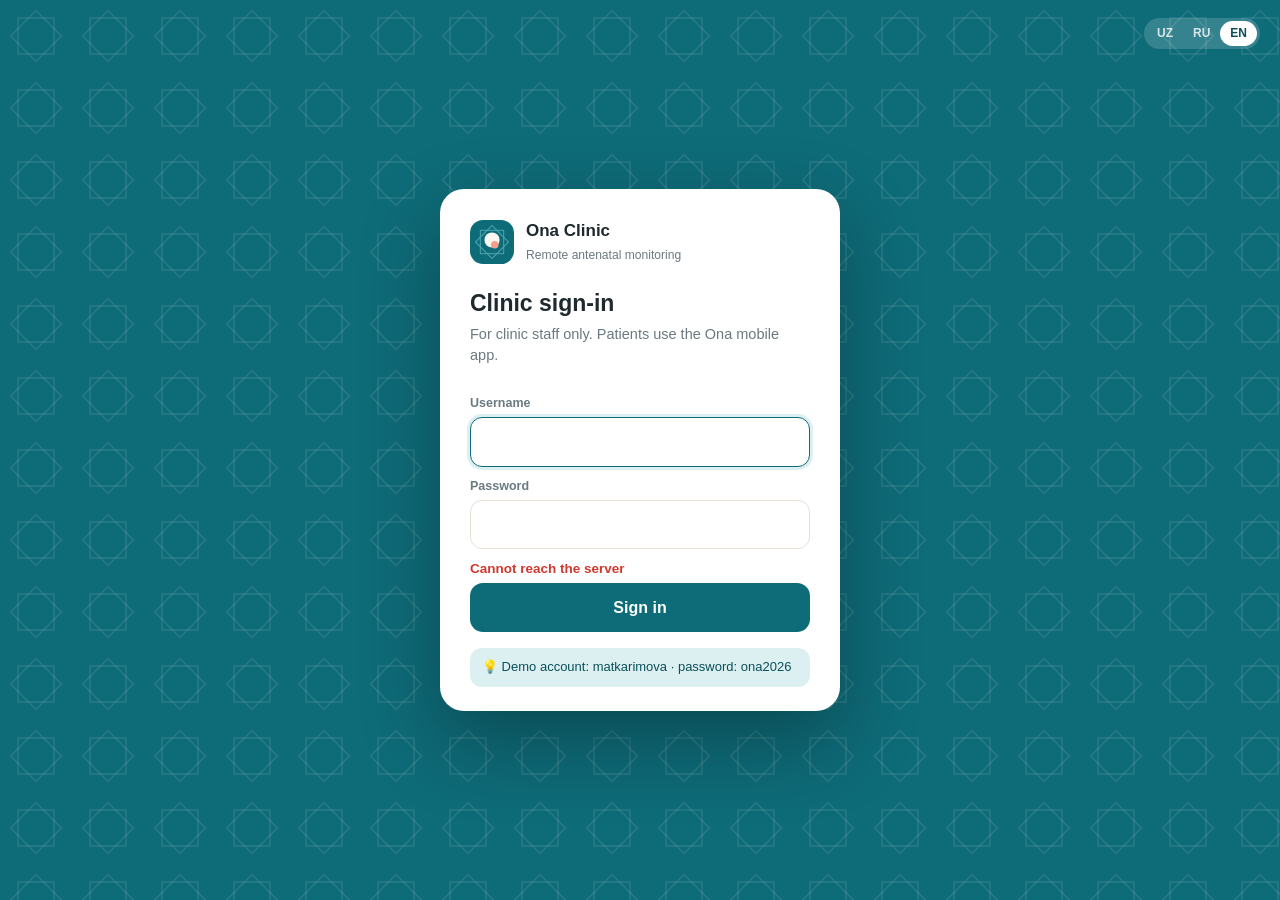
==== static/clinic/index.html @ 145e0843 "Ona: AI pregnancy companion and clinic monitor (hackathon demo) Mother mobile web app with a daily c" ====
<!doctype html>
<html lang="en">
<head>
  <meta charset="utf-8">
  <meta name="viewport" content="width=device-width, initial-scale=1">
  <link rel="icon" href="/static/icon.svg" type="image/svg+xml">
  <link rel="stylesheet" href="/static/clinic/clinic.css">
  <title>Ona Clinic</title>
</head>
<body>
  <div id="login"></div>
  <header id="top"></header>
  <div id="layout">
    <aside id="list"></aside>
    <main id="detail"></main>
  </div>
  <script src="/static/clinic/clinic.js"></script>
</body>
</html>
---- static/clinic/clinic.css ----
:root {
  color-scheme: light;
  --bg: #F4F1EB; --card: #FFFFFF; --ink: #1E2A2E; --muted: #6B7A80; --line: #E6E0D5;
  --brand: #0E6B78; --brand-ink: #0A4F59; --brand-soft: #DCF0F1; --accent: #E8846B;
  --green: #2B9A66; --green-soft: #E2F4EA; --yellow: #E9B021; --yellow-ink: #8A5F00; --yellow-soft: #FFF3D1; --red: #CF3A30; --red-soft: #FDE5E2;
}
* { box-sizing: border-box; }
html, body { height: 100%; margin: 0; }
body { font: 14.5px/1.45 -apple-system, BlinkMacSystemFont, "Segoe UI", Roboto, Arial, sans-serif; color: var(--ink); background: var(--bg); display: flex; flex-direction: column; }
button, input, textarea { font: inherit; color: inherit; }
button { cursor: pointer; border: 0; background: none; }
h1, h2, h3, p { margin: 0; }

#top { display: flex; align-items: center; gap: 18px; padding: 12px 22px; background: var(--brand); color: #fff; flex-wrap: wrap; }
.logo { display: flex; align-items: center; gap: 10px; font-weight: 700; font-size: 17px; }
.logo img { width: 30px; height: 30px; border-radius: 9px; }
.logo small { display: block; font-weight: 400; opacity: .8; font-size: 12px; }
.stats { display: flex; gap: 8px; margin-left: auto; flex-wrap: wrap; }
.stat { background: rgba(255, 255, 255, .13); border-radius: 12px; padding: 6px 14px; text-align: center; min-width: 74px; }
.stat b { display: block; font-size: 19px; line-height: 1.1; font-variant-numeric: tabular-nums; }
.stat span { font-size: 11px; opacity: .85; }
.stat.red b { color: #FFB4AD; } .stat.yellow b { color: #FFE08A; }
.chip { font-size: 12px; font-weight: 600; padding: 5px 11px; border-radius: 999px; background: rgba(255, 255, 255, .15); }
.chip.live { background: #D5F5E3; color: #17603D; }
.langs { display: flex; background: rgba(255, 255, 255, .16); border-radius: 999px; padding: 3px; }
.langs button { color: #fff; font-size: 12px; font-weight: 600; padding: 4px 10px; border-radius: 999px; opacity: .8; }
.langs button.on { background: #fff; color: var(--brand-ink); opacity: 1; }

.user { display: flex; align-items: center; gap: 8px; font-size: 13px; font-weight: 600; white-space: nowrap; }
.user .mini { background: rgba(255, 255, 255, .16); color: #fff; }

/* sign-in */
#login { display: none; }
body.signed-out { background: var(--brand) url("data:image/svg+xml,%3Csvg xmlns='http://www.w3.org/2000/svg' width='72' height='72' viewBox='0 0 72 72'%3E%3Cg fill='none' stroke='%23ffffff' stroke-opacity='.1' stroke-width='1.5'%3E%3Crect x='18' y='18' width='36' height='36'/%3E%3Crect x='18' y='18' width='36' height='36' transform='rotate(45 36 36)'/%3E%3C/g%3E%3C/svg%3E"); }
body.signed-out #top, body.signed-out #layout { display: none; }
body.signed-out #login { flex: 1; display: grid; place-items: center; padding: 24px 16px; position: relative; overflow-y: auto; }
.login-langs { position: absolute; top: 18px; right: 20px; }
.login-card { width: 100%; max-width: 400px; background: var(--card); border-radius: 24px; padding: 30px 30px 24px; box-shadow: 0 30px 80px rgba(0, 0, 0, .3); display: grid; }
.login-brand { display: flex; align-items: center; gap: 12px; margin-bottom: 22px; }
.login-brand img { width: 44px; height: 44px; border-radius: 13px; }
.login-brand b { display: block; font-size: 17px; } .login-brand small { color: var(--muted); }
.login-card h1 { font-size: 23px; }
.login-sub { color: var(--muted); margin: 4px 0 18px; }
.login-card label { font-size: 12.5px; font-weight: 600; color: var(--muted); margin: 10px 0 5px; }
.login-card input { border: 1.5px solid var(--line); border-radius: 12px; padding: 12px 14px; font-size: 16px; outline: none; }
.login-card input:focus { border-color: var(--brand); box-shadow: 0 0 0 3px var(--brand-soft); }
.login-error { color: var(--red); font-size: 13.5px; font-weight: 600; min-height: 20px; margin: 10px 0 4px; }
.login-card .btn { padding: 13px; font-size: 16px; border-radius: 13px; }
.login-hint { margin-top: 16px; padding: 10px 12px; border-radius: 12px; background: var(--brand-soft); color: var(--brand-ink); font-size: 13px; text-align: left; }

#layout { flex: 1; display: grid; grid-template-columns: minmax(330px, 400px) 1fr; min-height: 0; }
#list { overflow-y: auto; border-right: 1px solid var(--line); background: #FBF9F5; padding: 14px; }
#detail { overflow-y: auto; padding: 22px 26px 40px; }
.section-title { font-size: 11.5px; font-weight: 700; letter-spacing: .8px; text-transform: uppercase; color: var(--muted); margin: 6px 4px 8px; display: flex; justify-content: space-between; }

.alert { background: var(--card); border-radius: 14px; padding: 11px 12px; margin-bottom: 8px; border-left: 5px solid var(--yellow); box-shadow: 0 1px 4px rgba(0, 0, 0, .05); cursor: pointer; animation: drop .35s ease; }
.alert.red { border-left-color: var(--red); background: #FFF7F6; }
@keyframes drop { from { opacity: 0; transform: translateY(-8px); } }
.alert .who { display: flex; justify-content: space-between; gap: 8px; font-weight: 650; }
.alert .who time { font-weight: 400; color: var(--muted); font-size: 12px; white-space: nowrap; }
.alert .why { color: var(--muted); font-size: 13px; margin-top: 2px; }
.alert .acts { display: flex; gap: 6px; margin-top: 8px; }
.mini { font-size: 12.5px; font-weight: 600; padding: 5px 11px; border-radius: 9px; background: var(--brand-soft); color: var(--brand-ink); }
.mini.ok { background: #EEE9DF; color: var(--ink); }

.patient { display: grid; grid-template-columns: 10px 1fr auto; gap: 10px; align-items: center; width: 100%; text-align: left; padding: 10px 12px; border-radius: 14px; margin-bottom: 4px; }
.patient:hover { background: #F1EDE5; }
.patient.on { background: var(--card); box-shadow: 0 1px 6px rgba(0, 0, 0, .08); }
.lv { width: 10px; height: 10px; border-radius: 50%; background: #CFC8BB; display: inline-block; flex: none; }
.lv.green { background: var(--green); } .lv.yellow { background: var(--yellow); } .lv.red { background: var(--red); box-shadow: 0 0 0 4px rgba(207, 58, 48, .18); }
.patient .name { font-weight: 600; }
.patient .sub { font-size: 12.5px; color: var(--muted); white-space: nowrap; overflow: hidden; text-overflow: ellipsis; }
.spark { display: flex; gap: 2px; }
.spark i { width: 5px; height: 16px; border-radius: 2px; background: #E6E0D5; }
.spark i.green { background: #9AD3B5; } .spark i.yellow { background: var(--yellow); } .spark i.red { background: var(--red); }
.badge { font-size: 11px; font-weight: 700; padding: 2px 7px; border-radius: 999px; background: #EEE9DF; color: var(--muted); margin-left: 6px; }
.badge.red { background: var(--red-soft); color: var(--red); }

.head { display: flex; align-items: flex-start; gap: 16px; flex-wrap: wrap; margin-bottom: 18px; }
.avatar { width: 56px; height: 56px; border-radius: 18px; background: var(--brand-soft); color: var(--brand-ink); display: grid; place-items: center; font-weight: 700; font-size: 19px; flex: none; }
.head h1 { font-size: 23px; }
.head .meta { color: var(--muted); margin-top: 2px; }
.tags { display: flex; gap: 6px; flex-wrap: wrap; margin-top: 8px; }
.tag { font-size: 12px; font-weight: 600; padding: 3px 10px; border-radius: 999px; background: #EEE9DF; }
.tag.risk { background: #FBE7DF; color: #9A3D22; }
.tag.green { background: var(--green-soft); color: var(--green); } .tag.yellow { background: var(--yellow-soft); color: var(--yellow-ink); } .tag.red { background: var(--red-soft); color: var(--red); }
.head .btn { margin-left: auto; }
.btn { padding: 9px 16px; border-radius: 11px; background: var(--brand); color: #fff; font-weight: 600; text-decoration: none; display: inline-block; }
.btn.soft { background: var(--brand-soft); color: var(--brand-ink); }
.btn:disabled { opacity: .5; cursor: default; }

.grid { display: grid; grid-template-columns: repeat(12, 1fr); gap: 16px; }
.card { background: var(--card); border-radius: 18px; padding: 18px; box-shadow: 0 1px 6px rgba(30, 42, 46, .05); grid-column: span 6; min-width: 0; }
.card.wide { grid-column: span 12; } .card.third { grid-column: span 4; }
.card h3 { font-size: 13px; letter-spacing: .4px; text-transform: uppercase; color: var(--muted); margin-bottom: 10px; display: flex; justify-content: space-between; align-items: center; gap: 8px; }
@media (max-width: 1100px) { .card, .card.third { grid-column: span 12; } }
@media (max-width: 760px) { #layout { grid-template-columns: 1fr; } #list { max-height: 45vh; border-right: 0; border-bottom: 1px solid var(--line); } #detail { padding: 16px; } }

.ai { background: linear-gradient(180deg, #F0F9FA, #fff 70%); border: 1px solid #CFE8EA; }
.ai .headline { font-size: 18px; font-weight: 650; line-height: 1.3; margin-bottom: 8px; }
.ai .cols { display: grid; grid-template-columns: 1fr 1fr; gap: 18px; margin-top: 14px; }
@media (max-width: 760px) { .ai .cols { grid-template-columns: 1fr; } }
.ai h4 { margin: 0 0 6px; font-size: 12px; text-transform: uppercase; letter-spacing: .5px; color: var(--muted); }
.ai ul { margin: 0; padding-left: 18px; display: grid; gap: 5px; }
.ai .src { font-size: 11.5px; color: var(--muted); margin-top: 14px; }
.skeleton { height: 14px; border-radius: 7px; margin: 9px 0; background: linear-gradient(90deg, #E3EFF0 25%, #F3F9FA 50%, #E3EFF0 75%); background-size: 200% 100%; animation: shimmer 1.2s infinite; }
@keyframes shimmer { to { background-position: -200% 0; } }

.chart svg { width: 100%; height: auto; display: block; overflow: visible; }
.chart .legend { display: flex; gap: 14px; font-size: 12px; color: var(--muted); margin-top: 6px; flex-wrap: wrap; }
.chart .legend i { display: inline-block; width: 10px; height: 3px; border-radius: 2px; vertical-align: middle; margin-right: 5px; }
.empty { color: var(--muted); padding: 18px 0; text-align: center; }

table { width: 100%; border-collapse: collapse; font-size: 13.5px; }
th { text-align: left; font-size: 11.5px; text-transform: uppercase; letter-spacing: .4px; color: var(--muted); font-weight: 600; padding: 6px 8px; border-bottom: 1px solid var(--line); }
td { padding: 8px; border-bottom: 1px solid #F1ECE3; vertical-align: top; }
td.num { font-variant-numeric: tabular-nums; white-space: nowrap; }
td .note { color: var(--brand-ink); font-style: italic; }
.scroll-x { overflow-x: auto; }

.msgs { display: flex; flex-direction: column; gap: 6px; max-height: 260px; overflow-y: auto; padding: 2px; }
.msg { max-width: 85%; padding: 8px 12px; border-radius: 14px; font-size: 14px; white-space: pre-wrap; overflow-wrap: anywhere; }
.msg.me { align-self: flex-end; background: var(--brand); color: #fff; } .msg.them { align-self: flex-start; background: #F1EDE5; }
.msg.bot { align-self: flex-start; background: #EEF7F8; border: 1px dashed #BFE0E3; }
.msg small { display: block; opacity: .65; font-size: 11px; margin-top: 2px; }
.composer { display: flex; gap: 8px; margin-top: 10px; }
.composer input { flex: 1; min-width: 0; border: 1.5px solid var(--line); border-radius: 11px; padding: 9px 12px; outline: none; }
.composer input:focus { border-color: var(--brand); }
.welcome { display: grid; place-content: center; height: 100%; text-align: center; color: var(--muted); gap: 6px; }
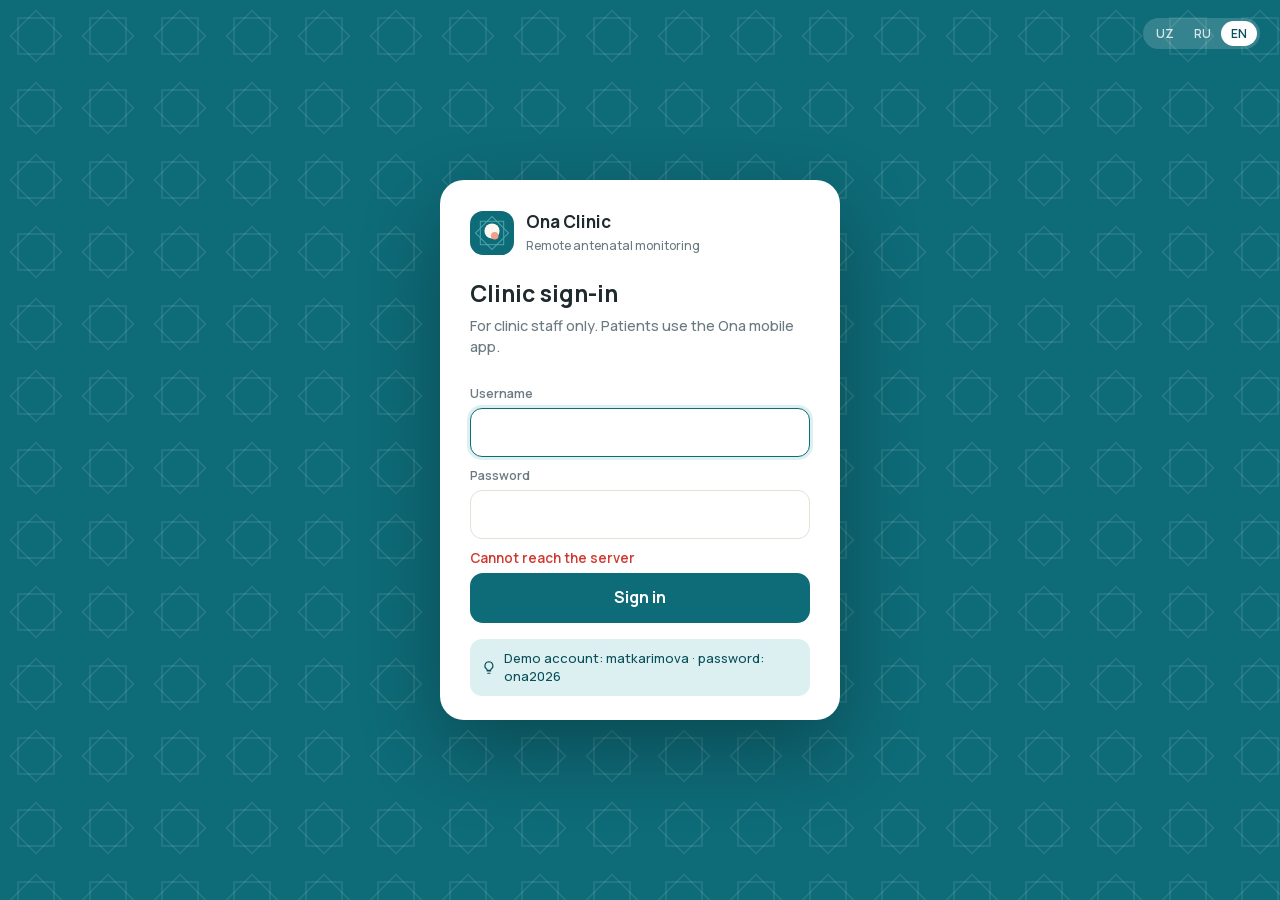
==== commit a7626c7c: "Design pass: Manrope font, SVG icon set, new home screen, dashboard KPI strip Co-Authored-By: Claude" ====
--- a/static/clinic/index.html
+++ b/static/clinic/index.html
@@ -4,16 +4,19 @@
   <meta charset="utf-8">
   <meta name="viewport" content="width=device-width, initial-scale=1">
   <link rel="icon" href="/static/icon.svg" type="image/svg+xml">
+  <link rel="stylesheet" href="/static/fonts/manrope.css">
   <link rel="stylesheet" href="/static/clinic/clinic.css">
   <title>Ona Clinic</title>
 </head>
 <body>
   <div id="login"></div>
   <header id="top"></header>
+  <section id="kpis"></section>
   <div id="layout">
     <aside id="list"></aside>
     <main id="detail"></main>
   </div>
+  <script src="/static/icons.js"></script>
   <script src="/static/clinic/clinic.js"></script>
 </body>
 </html>
--- a/static/fonts/manrope.css
+++ b/static/fonts/manrope.css
@@ -0,0 +1,7 @@
+/* Manrope (SIL Open Font License), self-hosted so the app works without internet. */
+@font-face { font-family: "Manrope"; font-style: normal; font-weight: 400 800; font-display: swap;
+  src: url("/static/fonts/manrope-cyrillic.woff2") format("woff2"); unicode-range: U+0301, U+0400-045F, U+0490-0491, U+04B0-04B1, U+2116; }
+@font-face { font-family: "Manrope"; font-style: normal; font-weight: 400 800; font-display: swap;
+  src: url("/static/fonts/manrope-latin-ext.woff2") format("woff2"); unicode-range: U+0100-02BA, U+02BD-02C5, U+02C7-02CC, U+02CE-02D7, U+02DD-02FF, U+0304, U+0308, U+0329, U+1D00-1DBF, U+1E00-1E9F, U+1EF2-1EFF, U+2020, U+20A0-20AB, U+20AD-20C0, U+2113, U+2C60-2C7F, U+A720-A7FF; }
+@font-face { font-family: "Manrope"; font-style: normal; font-weight: 400 800; font-display: swap;
+  src: url("/static/fonts/manrope-latin.woff2") format("woff2"); unicode-range: U+0000-00FF, U+0131, U+0152-0153, U+02BB-02BC, U+02C6, U+02DA, U+02DC, U+0304, U+0308, U+0329, U+2000-206F, U+20AC, U+2122, U+2191, U+2193, U+2212, U+2215, U+FEFF, U+FFFD; }
--- a/static/clinic/clinic.css
+++ b/static/clinic/clinic.css
@@ -6,13 +6,25 @@
 }
 * { box-sizing: border-box; }
 html, body { height: 100%; margin: 0; }
-body { font: 14.5px/1.45 -apple-system, BlinkMacSystemFont, "Segoe UI", Roboto, Arial, sans-serif; color: var(--ink); background: var(--bg); display: flex; flex-direction: column; }
+body { font: 500 14.5px/1.45 "Manrope", -apple-system, BlinkMacSystemFont, "Segoe UI", Roboto, Arial, sans-serif; color: var(--ink); background: var(--bg); display: flex; flex-direction: column; }
 button, input, textarea { font: inherit; color: inherit; }
 button { cursor: pointer; border: 0; background: none; }
 h1, h2, h3, p { margin: 0; }
 
-#top { display: flex; align-items: center; gap: 18px; padding: 12px 22px; background: var(--brand); color: #fff; flex-wrap: wrap; }
-.logo { display: flex; align-items: center; gap: 10px; font-weight: 700; font-size: 17px; }
+#top { display: flex; align-items: center; gap: 14px; padding: 10px 22px; background: linear-gradient(100deg, #0B5B67, #11808A); color: #fff; flex-wrap: wrap; }
+.top-right { margin-left: auto; display: flex; align-items: center; gap: 12px; flex-wrap: wrap; }
+#kpis { display: grid; grid-template-columns: repeat(5, minmax(0, 1fr)); gap: 12px; padding: 14px 22px; background: #FBF9F5; border-bottom: 1px solid var(--line); }
+#kpis:empty { display: none; }
+.kpi { display: flex; align-items: center; gap: 12px; background: var(--card); border-radius: 16px; padding: 12px 14px; box-shadow: 0 1px 5px rgba(30, 42, 46, .06); min-width: 0; }
+.kpi-icon { width: 40px; height: 40px; border-radius: 12px; display: grid; place-items: center; flex: none; background: var(--brand-soft); color: var(--brand-ink); }
+.kpi b { display: block; font-size: 22px; font-weight: 800; line-height: 1.1; letter-spacing: -.5px; font-variant-numeric: tabular-nums; }
+.kpi span { font-size: 12px; color: var(--muted); font-weight: 600; white-space: nowrap; overflow: hidden; text-overflow: ellipsis; display: block; }
+.kpi.red .kpi-icon { background: var(--red-soft); color: var(--red); } .kpi.red b { color: var(--red); }
+.kpi.yellow .kpi-icon { background: var(--yellow-soft); color: var(--yellow-ink); }
+.kpi.green .kpi-icon { background: var(--green-soft); color: var(--green); }
+.kpi.grey .kpi-icon { background: #EEE9DF; color: var(--muted); }
+@media (max-width: 900px) { #kpis { grid-template-columns: repeat(5, minmax(120px, 1fr)); overflow-x: auto; padding: 10px 14px; } .user-name { display: none; } }
+.logo { display: flex; align-items: center; gap: 10px; font-weight: 800; font-size: 16.5px; letter-spacing: -.2px; line-height: 1.2; }
 .logo img { width: 30px; height: 30px; border-radius: 9px; }
 .logo small { display: block; font-weight: 400; opacity: .8; font-size: 12px; }
 .stats { display: flex; gap: 8px; margin-left: auto; flex-wrap: wrap; }
@@ -20,19 +32,24 @@
 .stat b { display: block; font-size: 19px; line-height: 1.1; font-variant-numeric: tabular-nums; }
 .stat span { font-size: 11px; opacity: .85; }
 .stat.red b { color: #FFB4AD; } .stat.yellow b { color: #FFE08A; }
-.chip { font-size: 12px; font-weight: 600; padding: 5px 11px; border-radius: 999px; background: rgba(255, 255, 255, .15); }
+.chip { font-size: 12px; font-weight: 700; padding: 5px 12px; border-radius: 999px; background: rgba(255, 255, 255, .15); display: inline-flex; align-items: center; gap: 7px; white-space: nowrap; }
 .chip.live { background: #D5F5E3; color: #17603D; }
+.pulse-dot { width: 8px; height: 8px; border-radius: 50%; background: currentColor; opacity: .6; }
+.chip.live .pulse-dot { background: #1E9E5C; opacity: 1; animation: live 1.6s ease-in-out infinite; }
+@keyframes live { 50% { box-shadow: 0 0 0 5px rgba(30, 158, 92, .22); } }
 .langs { display: flex; background: rgba(255, 255, 255, .16); border-radius: 999px; padding: 3px; }
 .langs button { color: #fff; font-size: 12px; font-weight: 600; padding: 4px 10px; border-radius: 999px; opacity: .8; }
 .langs button.on { background: #fff; color: var(--brand-ink); opacity: 1; }
 
-.user { display: flex; align-items: center; gap: 8px; font-size: 13px; font-weight: 600; white-space: nowrap; }
-.user .mini { background: rgba(255, 255, 255, .16); color: #fff; }
+.user { display: flex; align-items: center; gap: 8px; font-size: 13px; font-weight: 700; white-space: nowrap; }
+.user-avatar { width: 30px; height: 30px; border-radius: 50%; background: rgba(255, 255, 255, .18); display: grid; place-items: center; }
+.icon-btn { width: 32px; height: 32px; border-radius: 10px; display: grid; place-items: center; color: #fff; background: rgba(255, 255, 255, .12); }
+.icon-btn:hover { background: rgba(255, 255, 255, .25); }
 
 /* sign-in */
 #login { display: none; }
 body.signed-out { background: var(--brand) url("data:image/svg+xml,%3Csvg xmlns='http://www.w3.org/2000/svg' width='72' height='72' viewBox='0 0 72 72'%3E%3Cg fill='none' stroke='%23ffffff' stroke-opacity='.1' stroke-width='1.5'%3E%3Crect x='18' y='18' width='36' height='36'/%3E%3Crect x='18' y='18' width='36' height='36' transform='rotate(45 36 36)'/%3E%3C/g%3E%3C/svg%3E"); }
-body.signed-out #top, body.signed-out #layout { display: none; }
+body.signed-out #top, body.signed-out #layout, body.signed-out #kpis { display: none; }
 body.signed-out #login { flex: 1; display: grid; place-items: center; padding: 24px 16px; position: relative; overflow-y: auto; }
 .login-langs { position: absolute; top: 18px; right: 20px; }
 .login-card { width: 100%; max-width: 400px; background: var(--card); border-radius: 24px; padding: 30px 30px 24px; box-shadow: 0 30px 80px rgba(0, 0, 0, .3); display: grid; }
@@ -46,7 +63,7 @@
 .login-card input:focus { border-color: var(--brand); box-shadow: 0 0 0 3px var(--brand-soft); }
 .login-error { color: var(--red); font-size: 13.5px; font-weight: 600; min-height: 20px; margin: 10px 0 4px; }
 .login-card .btn { padding: 13px; font-size: 16px; border-radius: 13px; }
-.login-hint { margin-top: 16px; padding: 10px 12px; border-radius: 12px; background: var(--brand-soft); color: var(--brand-ink); font-size: 13px; text-align: left; }
+.login-hint { display: flex; align-items: center; gap: 8px; margin-top: 16px; padding: 10px 12px; border-radius: 12px; background: var(--brand-soft); color: var(--brand-ink); font-size: 13px; text-align: left; }
 
 #layout { flex: 1; display: grid; grid-template-columns: minmax(330px, 400px) 1fr; min-height: 0; }
 #list { overflow-y: auto; border-right: 1px solid var(--line); background: #FBF9F5; padding: 14px; }
@@ -56,11 +73,14 @@
 .alert { background: var(--card); border-radius: 14px; padding: 11px 12px; margin-bottom: 8px; border-left: 5px solid var(--yellow); box-shadow: 0 1px 4px rgba(0, 0, 0, .05); cursor: pointer; animation: drop .35s ease; }
 .alert.red { border-left-color: var(--red); background: #FFF7F6; }
 @keyframes drop { from { opacity: 0; transform: translateY(-8px); } }
-.alert .who { display: flex; justify-content: space-between; gap: 8px; font-weight: 650; }
+.alert .who { display: flex; justify-content: space-between; gap: 8px; font-weight: 800; align-items: center; }
+.who-name { display: flex; align-items: center; gap: 8px; min-width: 0; }
+.alert-icon { width: 26px; height: 26px; border-radius: 9px; display: grid; place-items: center; flex: none; background: var(--yellow-soft); color: var(--yellow-ink); }
+.alert.red .alert-icon { background: var(--red-soft); color: var(--red); }
 .alert .who time { font-weight: 400; color: var(--muted); font-size: 12px; white-space: nowrap; }
 .alert .why { color: var(--muted); font-size: 13px; margin-top: 2px; }
 .alert .acts { display: flex; gap: 6px; margin-top: 8px; }
-.mini { font-size: 12.5px; font-weight: 600; padding: 5px 11px; border-radius: 9px; background: var(--brand-soft); color: var(--brand-ink); }
+.mini { display: inline-flex; align-items: center; gap: 5px; font-size: 12.5px; font-weight: 700; padding: 6px 12px; border-radius: 9px; background: var(--brand-soft); color: var(--brand-ink); }
 .mini.ok { background: #EEE9DF; color: var(--ink); }
 
 .patient { display: grid; grid-template-columns: 10px 1fr auto; gap: 10px; align-items: center; width: 100%; text-align: left; padding: 10px 12px; border-radius: 14px; margin-bottom: 4px; }
@@ -68,7 +88,7 @@
 .patient.on { background: var(--card); box-shadow: 0 1px 6px rgba(0, 0, 0, .08); }
 .lv { width: 10px; height: 10px; border-radius: 50%; background: #CFC8BB; display: inline-block; flex: none; }
 .lv.green { background: var(--green); } .lv.yellow { background: var(--yellow); } .lv.red { background: var(--red); box-shadow: 0 0 0 4px rgba(207, 58, 48, .18); }
-.patient .name { font-weight: 600; }
+.patient .name { font-weight: 700; }
 .patient .sub { font-size: 12.5px; color: var(--muted); white-space: nowrap; overflow: hidden; text-overflow: ellipsis; }
 .spark { display: flex; gap: 2px; }
 .spark i { width: 5px; height: 16px; border-radius: 2px; background: #E6E0D5; }
@@ -77,15 +97,16 @@
 .badge.red { background: var(--red-soft); color: var(--red); }
 
 .head { display: flex; align-items: flex-start; gap: 16px; flex-wrap: wrap; margin-bottom: 18px; }
-.avatar { width: 56px; height: 56px; border-radius: 18px; background: var(--brand-soft); color: var(--brand-ink); display: grid; place-items: center; font-weight: 700; font-size: 19px; flex: none; }
-.head h1 { font-size: 23px; }
+.avatar { width: 56px; height: 56px; border-radius: 18px; background: var(--brand-soft); color: var(--brand-ink); display: grid; place-items: center; font-weight: 800; font-size: 19px; flex: none; }
+.avatar.red { background: var(--red-soft); color: var(--red); } .avatar.yellow { background: var(--yellow-soft); color: var(--yellow-ink); } .avatar.green { background: var(--green-soft); color: var(--green); }
+.head h1 { font-size: 24px; font-weight: 800; letter-spacing: -.4px; }
 .head .meta { color: var(--muted); margin-top: 2px; }
 .tags { display: flex; gap: 6px; flex-wrap: wrap; margin-top: 8px; }
-.tag { font-size: 12px; font-weight: 600; padding: 3px 10px; border-radius: 999px; background: #EEE9DF; }
+.tag { display: inline-flex; align-items: center; gap: 5px; font-size: 12px; font-weight: 700; padding: 3px 10px; border-radius: 999px; background: #EEE9DF; }
 .tag.risk { background: #FBE7DF; color: #9A3D22; }
 .tag.green { background: var(--green-soft); color: var(--green); } .tag.yellow { background: var(--yellow-soft); color: var(--yellow-ink); } .tag.red { background: var(--red-soft); color: var(--red); }
 .head .btn { margin-left: auto; }
-.btn { padding: 9px 16px; border-radius: 11px; background: var(--brand); color: #fff; font-weight: 600; text-decoration: none; display: inline-block; }
+.btn { padding: 10px 16px; border-radius: 12px; background: var(--brand); color: #fff; font-weight: 700; text-decoration: none; display: inline-flex; align-items: center; justify-content: center; gap: 8px; }
 .btn.soft { background: var(--brand-soft); color: var(--brand-ink); }
 .btn:disabled { opacity: .5; cursor: default; }
 
@@ -97,7 +118,8 @@
 @media (max-width: 760px) { #layout { grid-template-columns: 1fr; } #list { max-height: 45vh; border-right: 0; border-bottom: 1px solid var(--line); } #detail { padding: 16px; } }
 
 .ai { background: linear-gradient(180deg, #F0F9FA, #fff 70%); border: 1px solid #CFE8EA; }
-.ai .headline { font-size: 18px; font-weight: 650; line-height: 1.3; margin-bottom: 8px; }
+.ai .headline { font-size: 19px; font-weight: 800; letter-spacing: -.3px; line-height: 1.3; margin-bottom: 8px; }
+.ai-title { display: inline-flex; align-items: center; gap: 7px; color: var(--brand-ink); }
 .ai .cols { display: grid; grid-template-columns: 1fr 1fr; gap: 18px; margin-top: 14px; }
 @media (max-width: 760px) { .ai .cols { grid-template-columns: 1fr; } }
 .ai h4 { margin: 0 0 6px; font-size: 12px; text-transform: uppercase; letter-spacing: .5px; color: var(--muted); }
@@ -126,4 +148,4 @@
 .composer { display: flex; gap: 8px; margin-top: 10px; }
 .composer input { flex: 1; min-width: 0; border: 1.5px solid var(--line); border-radius: 11px; padding: 9px 12px; outline: none; }
 .composer input:focus { border-color: var(--brand); }
-.welcome { display: grid; place-content: center; height: 100%; text-align: center; color: var(--muted); gap: 6px; }
+.welcome { display: grid; place-content: center; justify-items: center; height: 100%; text-align: center; color: var(--muted); gap: 6px; }
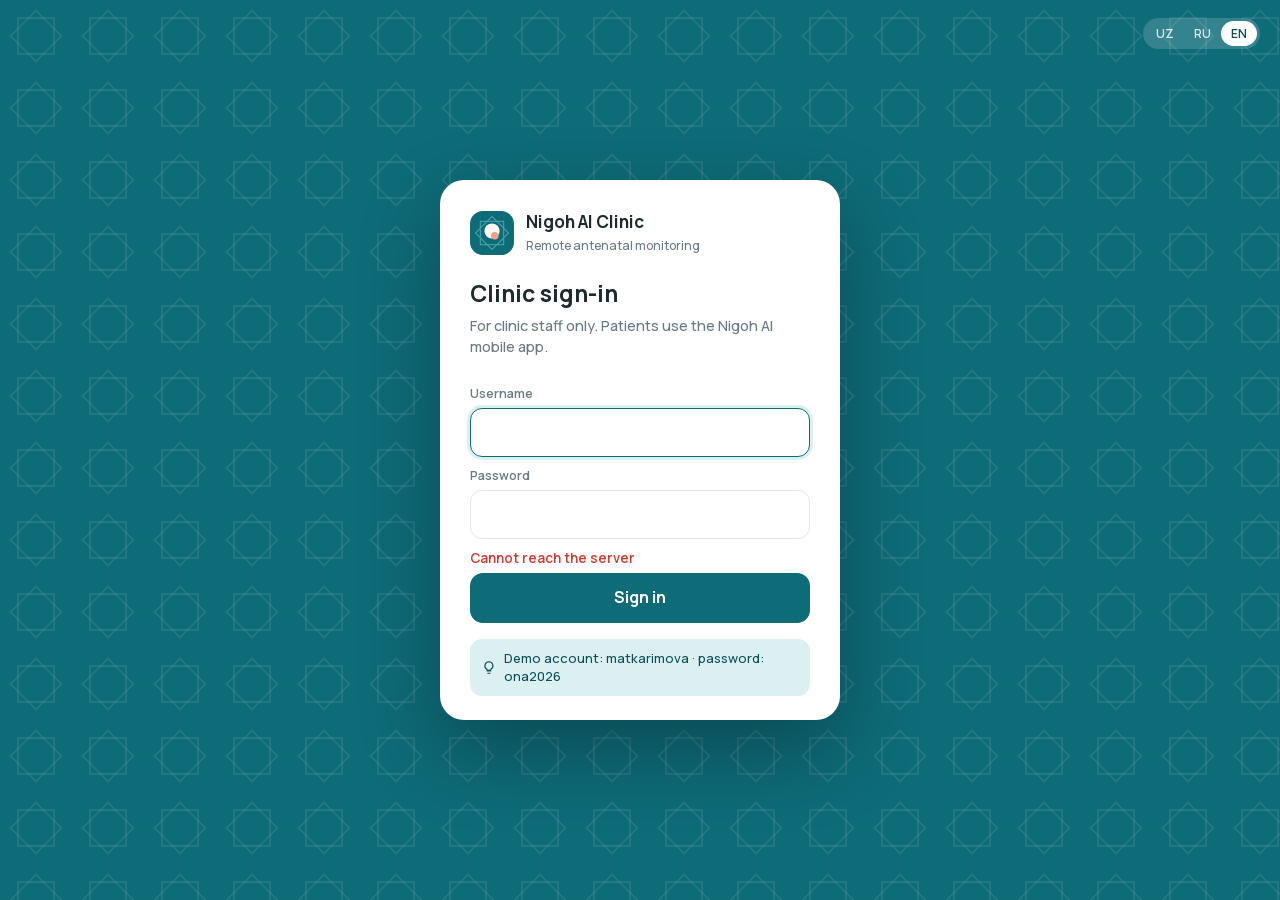
==== commit 6d673b1e: "Rename the product to Nigoh AI (UI, prompts, manifest, docs) Co-Authored-By: Claude Fable 5.1 <norep" ====
--- a/static/clinic/index.html
+++ b/static/clinic/index.html
@@ -6,15 +6,13 @@
   <link rel="icon" href="/static/icon.svg" type="image/svg+xml">
   <link rel="stylesheet" href="/static/fonts/manrope.css">
   <link rel="stylesheet" href="/static/clinic/clinic.css">
-  <title>Ona Clinic</title>
+  <title>Nigoh AI Clinic</title>
 </head>
 <body>
   <div id="login"></div>
-  <header id="top"></header>
-  <section id="kpis"></section>
-  <div id="layout">
-    <aside id="list"></aside>
-    <main id="detail"></main>
+  <div id="shell">
+    <nav id="side"></nav>
+    <main id="main"></main>
   </div>
   <script src="/static/icons.js"></script>
   <script src="/static/clinic/clinic.js"></script>
--- a/static/clinic/clinic.css
+++ b/static/clinic/clinic.css
@@ -1,6 +1,6 @@
 :root {
   color-scheme: light;
-  --bg: #F4F1EB; --card: #FFFFFF; --ink: #1E2A2E; --muted: #6B7A80; --line: #E6E0D5;
+  --bg: #F3F6F7; --card: #FFFFFF; --ink: #1E2A2E; --muted: #6B7A80; --line: #E3E8EA;
   --brand: #0E6B78; --brand-ink: #0A4F59; --brand-soft: #DCF0F1; --accent: #E8846B;
   --green: #2B9A66; --green-soft: #E2F4EA; --yellow: #E9B021; --yellow-ink: #8A5F00; --yellow-soft: #FFF3D1; --red: #CF3A30; --red-soft: #FDE5E2;
 }
@@ -13,16 +13,16 @@
 
 #top { display: flex; align-items: center; gap: 14px; padding: 10px 22px; background: linear-gradient(100deg, #0B5B67, #11808A); color: #fff; flex-wrap: wrap; }
 .top-right { margin-left: auto; display: flex; align-items: center; gap: 12px; flex-wrap: wrap; }
-#kpis { display: grid; grid-template-columns: repeat(5, minmax(0, 1fr)); gap: 12px; padding: 14px 22px; background: #FBF9F5; border-bottom: 1px solid var(--line); }
+#kpis { display: grid; grid-template-columns: repeat(5, minmax(0, 1fr)); gap: 12px; padding: 14px 22px; background: #F8FAFA; border-bottom: 1px solid var(--line); }
 #kpis:empty { display: none; }
-.kpi { display: flex; align-items: center; gap: 12px; background: var(--card); border-radius: 16px; padding: 12px 14px; box-shadow: 0 1px 5px rgba(30, 42, 46, .06); min-width: 0; }
+.kpi { display: flex; align-items: center; gap: 12px; background: var(--card); border-radius: 16px; padding: 16px; border: 1px solid var(--line); box-shadow: 0 1px 2px rgba(30, 42, 46, .04); min-width: 0; }
 .kpi-icon { width: 40px; height: 40px; border-radius: 12px; display: grid; place-items: center; flex: none; background: var(--brand-soft); color: var(--brand-ink); }
 .kpi b { display: block; font-size: 22px; font-weight: 800; line-height: 1.1; letter-spacing: -.5px; font-variant-numeric: tabular-nums; }
 .kpi span { font-size: 12px; color: var(--muted); font-weight: 600; white-space: nowrap; overflow: hidden; text-overflow: ellipsis; display: block; }
 .kpi.red .kpi-icon { background: var(--red-soft); color: var(--red); } .kpi.red b { color: var(--red); }
 .kpi.yellow .kpi-icon { background: var(--yellow-soft); color: var(--yellow-ink); }
 .kpi.green .kpi-icon { background: var(--green-soft); color: var(--green); }
-.kpi.grey .kpi-icon { background: #EEE9DF; color: var(--muted); }
+.kpi.grey .kpi-icon { background: #EBEFF1; color: var(--muted); }
 @media (max-width: 900px) { #kpis { grid-template-columns: repeat(5, minmax(120px, 1fr)); overflow-x: auto; padding: 10px 14px; } .user-name { display: none; } }
 .logo { display: flex; align-items: center; gap: 10px; font-weight: 800; font-size: 16.5px; letter-spacing: -.2px; line-height: 1.2; }
 .logo img { width: 30px; height: 30px; border-radius: 9px; }
@@ -49,7 +49,7 @@
 /* sign-in */
 #login { display: none; }
 body.signed-out { background: var(--brand) url("data:image/svg+xml,%3Csvg xmlns='http://www.w3.org/2000/svg' width='72' height='72' viewBox='0 0 72 72'%3E%3Cg fill='none' stroke='%23ffffff' stroke-opacity='.1' stroke-width='1.5'%3E%3Crect x='18' y='18' width='36' height='36'/%3E%3Crect x='18' y='18' width='36' height='36' transform='rotate(45 36 36)'/%3E%3C/g%3E%3C/svg%3E"); }
-body.signed-out #top, body.signed-out #layout, body.signed-out #kpis { display: none; }
+body.signed-out #shell { display: none; }
 body.signed-out #login { flex: 1; display: grid; place-items: center; padding: 24px 16px; position: relative; overflow-y: auto; }
 .login-langs { position: absolute; top: 18px; right: 20px; }
 .login-card { width: 100%; max-width: 400px; background: var(--card); border-radius: 24px; padding: 30px 30px 24px; box-shadow: 0 30px 80px rgba(0, 0, 0, .3); display: grid; }
@@ -65,9 +65,37 @@
 .login-card .btn { padding: 13px; font-size: 16px; border-radius: 13px; }
 .login-hint { display: flex; align-items: center; gap: 8px; margin-top: 16px; padding: 10px 12px; border-radius: 12px; background: var(--brand-soft); color: var(--brand-ink); font-size: 13px; text-align: left; }
 
+.chip.btnlike { cursor: pointer; color: #fff; } .chip.btnlike:hover { background: rgba(255, 255, 255, .28); }
+.mini.add { background: var(--brand); color: #fff; text-transform: none; letter-spacing: 0; }
+.head-actions { margin-left: auto; display: flex; gap: 8px; flex-wrap: wrap; }
+.head .head-actions .btn { margin-left: 0; }
+
+/* dialogs */
+#modal { position: fixed; inset: 0; z-index: 20; background: rgba(12, 28, 32, .55); backdrop-filter: blur(3px); display: grid; place-items: center; padding: 20px; animation: fade .15s ease; }
+@keyframes fade { from { opacity: 0; } }
+.dialog { width: 100%; max-width: 520px; max-height: 92vh; display: flex; flex-direction: column; background: var(--card); border-radius: 22px; padding: 24px; box-shadow: 0 30px 80px rgba(0, 0, 0, .35); }
+.dialog.wide { max-width: 980px; }
+.dialog-head { display: flex; justify-content: space-between; gap: 16px; align-items: flex-start; margin-bottom: 16px; }
+.dialog-head h2 { font-size: 21px; font-weight: 800; letter-spacing: -.3px; }
+.dialog-head p { color: var(--muted); margin-top: 4px; font-size: 13.5px; }
+.icon-btn.dark { color: var(--muted); background: #EBEFF1; flex: none; }
+.form { display: grid; grid-template-columns: 1fr 1fr; gap: 12px 14px; }
+.form .span2, .form .login-error, .form .dialog-actions { grid-column: 1 / -1; }
+.field span { display: block; font-size: 12.5px; font-weight: 700; color: var(--muted); margin-bottom: 5px; }
+.field input, .field select, .invite input { width: 100%; border: 1.5px solid var(--line); border-radius: 12px; padding: 10px 12px; font-size: 15px; outline: none; background: #fff; }
+.field input:focus, .field select:focus { border-color: var(--brand); box-shadow: 0 0 0 3px var(--brand-soft); }
+.dialog-actions { display: flex; justify-content: flex-end; gap: 10px; margin-top: 6px; }
+.invite { display: grid; justify-items: center; gap: 12px; text-align: center; }
+.invite .qr { width: 230px; height: 230px; border-radius: 16px; border: 1px solid var(--line); padding: 6px; background: #fff; }
+.invite b { font-size: 17px; }
+.invite input { text-align: center; font-size: 13.5px; color: var(--brand-ink); font-weight: 600; }
+.invite .dialog-actions { width: 100%; justify-content: center; }
+.scroll-y { overflow-y: auto; margin: 0 -6px; padding: 0 6px; }
+.src-cell { color: var(--muted); font-size: 12.5px; min-width: 210px; }
+
 #layout { flex: 1; display: grid; grid-template-columns: minmax(330px, 400px) 1fr; min-height: 0; }
-#list { overflow-y: auto; border-right: 1px solid var(--line); background: #FBF9F5; padding: 14px; }
-#detail { overflow-y: auto; padding: 22px 26px 40px; }
+#list { overflow-y: auto; border-right: 1px solid var(--line); background: #F8FAFA; padding: 14px; }
+#detail { padding: 0; }
 .section-title { font-size: 11.5px; font-weight: 700; letter-spacing: .8px; text-transform: uppercase; color: var(--muted); margin: 6px 4px 8px; display: flex; justify-content: space-between; }
 
 .alert { background: var(--card); border-radius: 14px; padding: 11px 12px; margin-bottom: 8px; border-left: 5px solid var(--yellow); box-shadow: 0 1px 4px rgba(0, 0, 0, .05); cursor: pointer; animation: drop .35s ease; }
@@ -81,19 +109,19 @@
 .alert .why { color: var(--muted); font-size: 13px; margin-top: 2px; }
 .alert .acts { display: flex; gap: 6px; margin-top: 8px; }
 .mini { display: inline-flex; align-items: center; gap: 5px; font-size: 12.5px; font-weight: 700; padding: 6px 12px; border-radius: 9px; background: var(--brand-soft); color: var(--brand-ink); }
-.mini.ok { background: #EEE9DF; color: var(--ink); }
+.mini.ok { background: #EBEFF1; color: var(--ink); }
 
 .patient { display: grid; grid-template-columns: 10px 1fr auto; gap: 10px; align-items: center; width: 100%; text-align: left; padding: 10px 12px; border-radius: 14px; margin-bottom: 4px; }
-.patient:hover { background: #F1EDE5; }
+.patient:hover { background: #EEF2F3; }
 .patient.on { background: var(--card); box-shadow: 0 1px 6px rgba(0, 0, 0, .08); }
-.lv { width: 10px; height: 10px; border-radius: 50%; background: #CFC8BB; display: inline-block; flex: none; }
+.lv { width: 10px; height: 10px; border-radius: 50%; background: #C5CED2; display: inline-block; flex: none; }
 .lv.green { background: var(--green); } .lv.yellow { background: var(--yellow); } .lv.red { background: var(--red); box-shadow: 0 0 0 4px rgba(207, 58, 48, .18); }
 .patient .name { font-weight: 700; }
 .patient .sub { font-size: 12.5px; color: var(--muted); white-space: nowrap; overflow: hidden; text-overflow: ellipsis; }
 .spark { display: flex; gap: 2px; }
-.spark i { width: 5px; height: 16px; border-radius: 2px; background: #E6E0D5; }
+.spark i { width: 5px; height: 16px; border-radius: 2px; background: #E3E8EA; }
 .spark i.green { background: #9AD3B5; } .spark i.yellow { background: var(--yellow); } .spark i.red { background: var(--red); }
-.badge { font-size: 11px; font-weight: 700; padding: 2px 7px; border-radius: 999px; background: #EEE9DF; color: var(--muted); margin-left: 6px; }
+.badge { font-size: 11px; font-weight: 700; padding: 2px 7px; border-radius: 999px; background: #EBEFF1; color: var(--muted); margin-left: 6px; }
 .badge.red { background: var(--red-soft); color: var(--red); }
 
 .head { display: flex; align-items: flex-start; gap: 16px; flex-wrap: wrap; margin-bottom: 18px; }
@@ -102,7 +130,7 @@
 .head h1 { font-size: 24px; font-weight: 800; letter-spacing: -.4px; }
 .head .meta { color: var(--muted); margin-top: 2px; }
 .tags { display: flex; gap: 6px; flex-wrap: wrap; margin-top: 8px; }
-.tag { display: inline-flex; align-items: center; gap: 5px; font-size: 12px; font-weight: 700; padding: 3px 10px; border-radius: 999px; background: #EEE9DF; }
+.tag { display: inline-flex; align-items: center; gap: 5px; font-size: 12px; font-weight: 700; padding: 3px 10px; border-radius: 999px; background: #EBEFF1; }
 .tag.risk { background: #FBE7DF; color: #9A3D22; }
 .tag.green { background: var(--green-soft); color: var(--green); } .tag.yellow { background: var(--yellow-soft); color: var(--yellow-ink); } .tag.red { background: var(--red-soft); color: var(--red); }
 .head .btn { margin-left: auto; }
@@ -111,11 +139,11 @@
 .btn:disabled { opacity: .5; cursor: default; }
 
 .grid { display: grid; grid-template-columns: repeat(12, 1fr); gap: 16px; }
-.card { background: var(--card); border-radius: 18px; padding: 18px; box-shadow: 0 1px 6px rgba(30, 42, 46, .05); grid-column: span 6; min-width: 0; }
+.card { background: var(--card); border-radius: 18px; padding: 20px; border: 1px solid var(--line); box-shadow: 0 1px 2px rgba(30, 42, 46, .04); grid-column: span 6; min-width: 0; }
 .card.wide { grid-column: span 12; } .card.third { grid-column: span 4; }
 .card h3 { font-size: 13px; letter-spacing: .4px; text-transform: uppercase; color: var(--muted); margin-bottom: 10px; display: flex; justify-content: space-between; align-items: center; gap: 8px; }
 @media (max-width: 1100px) { .card, .card.third { grid-column: span 12; } }
-@media (max-width: 760px) { #layout { grid-template-columns: 1fr; } #list { max-height: 45vh; border-right: 0; border-bottom: 1px solid var(--line); } #detail { padding: 16px; } }
+
 
 .ai { background: linear-gradient(180deg, #F0F9FA, #fff 70%); border: 1px solid #CFE8EA; }
 .ai .headline { font-size: 19px; font-weight: 800; letter-spacing: -.3px; line-height: 1.3; margin-bottom: 8px; }
@@ -135,17 +163,100 @@
 
 table { width: 100%; border-collapse: collapse; font-size: 13.5px; }
 th { text-align: left; font-size: 11.5px; text-transform: uppercase; letter-spacing: .4px; color: var(--muted); font-weight: 600; padding: 6px 8px; border-bottom: 1px solid var(--line); }
-td { padding: 8px; border-bottom: 1px solid #F1ECE3; vertical-align: top; }
+td { padding: 8px; border-bottom: 1px solid #EEF1F2; vertical-align: top; }
 td.num { font-variant-numeric: tabular-nums; white-space: nowrap; }
 td .note { color: var(--brand-ink); font-style: italic; }
 .scroll-x { overflow-x: auto; }
 
 .msgs { display: flex; flex-direction: column; gap: 6px; max-height: 260px; overflow-y: auto; padding: 2px; }
 .msg { max-width: 85%; padding: 8px 12px; border-radius: 14px; font-size: 14px; white-space: pre-wrap; overflow-wrap: anywhere; }
-.msg.me { align-self: flex-end; background: var(--brand); color: #fff; } .msg.them { align-self: flex-start; background: #F1EDE5; }
+.msg.me { align-self: flex-end; background: var(--brand); color: #fff; } .msg.them { align-self: flex-start; background: #EEF2F3; }
 .msg.bot { align-self: flex-start; background: #EEF7F8; border: 1px dashed #BFE0E3; }
 .msg small { display: block; opacity: .65; font-size: 11px; margin-top: 2px; }
 .composer { display: flex; gap: 8px; margin-top: 10px; }
 .composer input { flex: 1; min-width: 0; border: 1.5px solid var(--line); border-radius: 11px; padding: 9px 12px; outline: none; }
 .composer input:focus { border-color: var(--brand); }
 .welcome { display: grid; place-content: center; justify-items: center; height: 100%; text-align: center; color: var(--muted); gap: 6px; }
+
+/* ---- shell: sidebar + pages ---- */
+#shell { flex: 1; min-height: 0; display: grid; grid-template-columns: 248px 1fr; }
+#side { background: linear-gradient(185deg, #0A4F59 0%, #0E6B78 100%); color: #fff; display: flex; flex-direction: column; gap: 22px; padding: 20px 14px 16px; min-height: 0; overflow-y: auto; }
+#side .logo { padding: 0 6px; font-size: 15px; }
+#side .logo img { width: 36px; height: 36px; border-radius: 11px; flex: none; }
+.nav { display: grid; gap: 4px; }
+.nav button { display: flex; align-items: center; gap: 12px; padding: 11px 12px; border-radius: 12px; color: rgba(255, 255, 255, .78); font-weight: 700; font-size: 14.5px; text-align: left; transition: background .15s; }
+.nav button:hover { background: rgba(255, 255, 255, .1); color: #fff; }
+.nav button.on { background: #fff; color: var(--brand-ink); box-shadow: 0 4px 14px rgba(0, 0, 0, .18); }
+.nav .label { flex: 1; min-width: 0; }
+.nav .count { font-size: 11.5px; font-weight: 800; min-width: 22px; padding: 2px 7px; border-radius: 999px; text-align: center; background: rgba(255, 255, 255, .18); color: #fff; }
+.nav button.on .count { background: var(--brand-soft); color: var(--brand-ink); }
+.nav .count.red, .nav button.on .count.red { background: var(--red); color: #fff; } .nav .count.yellow, .nav button.on .count.yellow { background: var(--yellow); color: #3D2A00; }
+.side-foot { margin-top: auto; display: grid; gap: 12px; justify-items: start; padding: 0 4px; }
+.side-foot .user { width: 100%; } .side-foot .user-name { flex: 1; overflow: hidden; text-overflow: ellipsis; }
+#main { overflow-y: auto; padding: 26px 30px 44px; min-width: 0; }
+.page { display: grid; gap: 18px; max-width: 1400px; }
+.page-head { display: flex; justify-content: space-between; align-items: flex-end; gap: 16px; flex-wrap: wrap; }
+.page-head h1 { font-size: 26px; font-weight: 800; letter-spacing: -.5px; }
+.page-head p { color: var(--muted); margin-top: 4px; max-width: 900px; }
+.kpis { display: grid; grid-template-columns: repeat(5, minmax(0, 1fr)); gap: 14px; }
+button.kpi { text-align: left; cursor: pointer; transition: transform .12s, box-shadow .12s; }
+button.kpi:hover { transform: translateY(-2px); box-shadow: 0 8px 22px rgba(30, 42, 46, .1); }
+.two { display: grid; grid-template-columns: minmax(320px, 5fr) 7fr; gap: 18px; align-items: start; }
+.card.flat { grid-column: auto; }
+.card.flat h3 { margin-bottom: 12px; }
+.toolbar { display: flex; gap: 12px; flex-wrap: wrap; align-items: center; }
+.toolbar input { flex: 1; min-width: 240px; border: 1.5px solid var(--line); background: var(--card); border-radius: 12px; padding: 11px 14px; font-size: 14.5px; outline: none; }
+.toolbar input:focus { border-color: var(--brand); box-shadow: 0 0 0 3px var(--brand-soft); }
+.filters { display: flex; gap: 6px; flex-wrap: wrap; }
+.filters button { padding: 8px 14px; border-radius: 999px; background: var(--card); border: 1.5px solid var(--line); font-weight: 700; font-size: 13px; color: var(--muted); }
+.filters button.on { background: var(--brand); border-color: var(--brand); color: #fff; }
+.ptable th { padding: 8px 12px; }
+.prow { cursor: pointer; transition: background .12s; }
+.prow:hover, .prow:focus { background: #F3F8F9; outline: none; }
+.prow td { padding: 11px 12px; vertical-align: middle; }
+.pname { display: flex; align-items: center; gap: 12px; }
+.pname b { display: block; font-size: 14.5px; } .pname small, .last small { color: var(--muted); font-size: 12.5px; }
+.pavatar { width: 38px; height: 38px; border-radius: 12px; flex: none; display: grid; place-items: center; font-weight: 800; font-size: 13px; background: var(--brand-soft); color: var(--brand-ink); }
+.pavatar.red { background: var(--red-soft); color: var(--red); } .pavatar.yellow { background: var(--yellow-soft); color: var(--yellow-ink); } .pavatar.green { background: var(--green-soft); color: var(--green); }
+.last { max-width: 420px; } .last small { display: block; margin-top: 3px; white-space: nowrap; overflow: hidden; text-overflow: ellipsis; max-width: 400px; }
+.last .lv { width: 7px; height: 7px; box-shadow: none !important; }
+.chev { color: #B9C3C6; width: 30px; }
+.ptable.compact td:nth-child(2), .ptable.compact td:nth-child(3), .ptable.compact td:nth-child(5) { display: none; }
+.ptable.compact .last small { max-width: 260px; }
+.alert-grid { display: grid; grid-template-columns: repeat(auto-fill, minmax(340px, 1fr)); gap: 12px; align-items: start; }
+.alert-grid .alert, .card.flat .alert:last-child { margin-bottom: 0; }
+.backlink { display: inline-flex; align-items: center; gap: 6px; color: var(--brand); font-weight: 700; font-size: 13.5px; margin-bottom: 14px; padding: 6px 10px 6px 6px; border-radius: 9px; }
+.backlink:hover { background: var(--brand-soft); }
+@media (max-width: 1100px) {
+  #shell { grid-template-columns: 72px 1fr; }
+  #side { padding: 16px 10px; align-items: center; }
+  #side .label, #side .langs { display: none; }
+  .nav button { justify-content: center; padding: 12px; position: relative; }
+  .nav .count { position: absolute; top: 3px; right: 3px; min-width: 18px; padding: 1px 5px; font-size: 10px; }
+  .side-foot { justify-items: center; } .side-foot .user { flex-direction: column; } .side-foot .chip { padding: 8px; }
+  #main { padding: 18px 16px 36px; }
+  .kpis { grid-template-columns: repeat(auto-fit, minmax(150px, 1fr)); } .two { grid-template-columns: 1fr; }
+}
+
+/* ---- overview charts, vitals ---- */
+.two.wide-left { grid-template-columns: 8fr 4fr; align-items: stretch; }
+.card h3 small { display: block; text-transform: none; letter-spacing: 0; font-weight: 500; font-size: 12.5px; margin-top: 2px; }
+.card.flat h3 { color: var(--ink); font-size: 14px; letter-spacing: .2px; font-weight: 800; }
+.tip { position: absolute; top: 4px; display: none; pointer-events: none; background: #1E2A2E; color: #fff; font-size: 12px; padding: 7px 10px; border-radius: 9px; white-space: nowrap; z-index: 2; }
+.tip i { display: inline-block; width: 8px; height: 8px; border-radius: 3px; margin-right: 6px; }
+.adherence { display: grid; justify-items: center; align-content: center; text-align: center; gap: 6px; }
+.adherence h3 { justify-self: stretch; }
+.adherence p { color: var(--muted); font-size: 13px; max-width: 220px; } .adherence p b { color: var(--ink); }
+.vitals { display: grid; grid-template-columns: repeat(5, minmax(0, 1fr)); gap: 12px; margin-bottom: 16px; }
+.vital { display: flex; gap: 12px; align-items: flex-start; background: var(--card); border: 1px solid var(--line); border-radius: 16px; padding: 14px; min-width: 0; }
+.vital span { display: block; font-size: 12px; font-weight: 700; color: var(--muted); }
+.vital b { display: block; font-size: 20px; font-weight: 800; letter-spacing: -.4px; font-variant-numeric: tabular-nums; line-height: 1.25; }
+.vital small { display: block; font-size: 12px; color: var(--muted); }
+.vital .kpi-icon { width: 36px; height: 36px; border-radius: 11px; }
+.vital.red { border-color: #F3B8B3; background: #FFF8F7; } .vital.red .kpi-icon { background: var(--red-soft); color: var(--red); } .vital.red b, .vital.red small { color: var(--red); }
+.vital.yellow .kpi-icon { background: var(--yellow-soft); color: var(--yellow-ink); } .vital.green .kpi-icon { background: var(--green-soft); color: var(--green); }
+.head { background: var(--card); border: 1px solid var(--line); border-radius: 18px; padding: 18px 20px; margin-bottom: 12px; }
+.alert { border: 1px solid var(--line); border-left-width: 5px; box-shadow: none; }
+.alert.red { border-color: #F3B8B3; border-left-color: var(--red); }
+.ptable tr:last-child td { border-bottom: 0; }
+@media (max-width: 1100px) { .two.wide-left { grid-template-columns: 1fr; } .vitals { grid-template-columns: repeat(auto-fit, minmax(150px, 1fr)); } }
